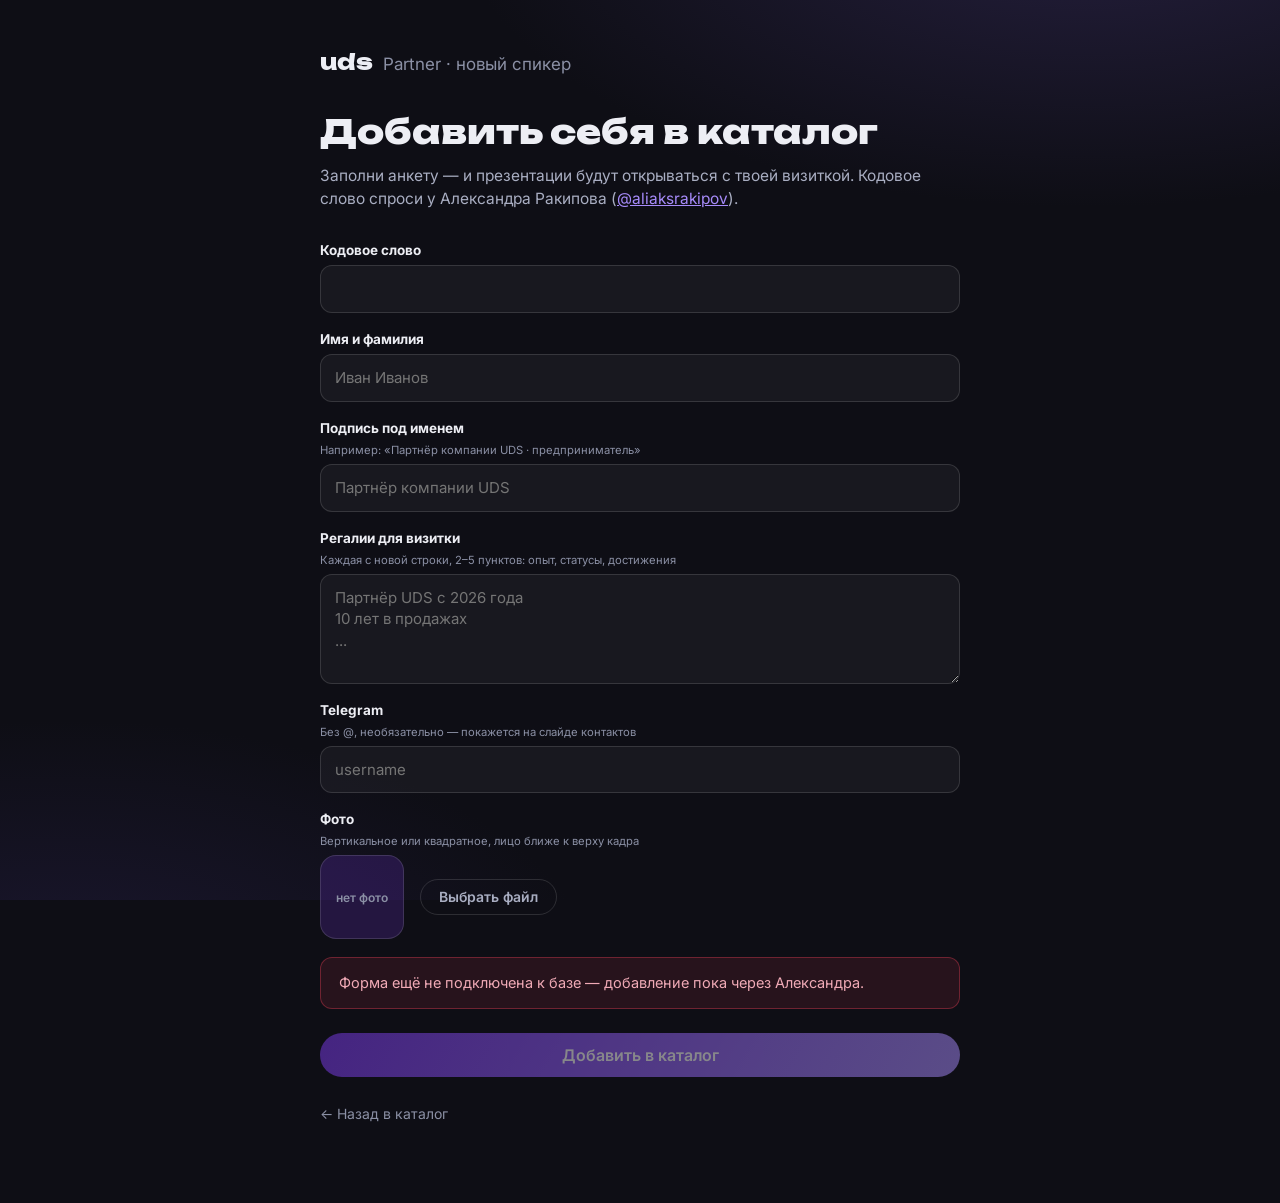
==== add.html @ 0478907e "Сайт веб-презентаций UDS: каталог, 4 деки, движок, самообслуживание партнёров Co-Authored-By: Claude" ====
<!doctype html>
<html lang="ru"><head>
<meta charset="utf-8"><meta name="viewport" content="width=device-width,initial-scale=1">
<title>UDS — добавить спикера</title>
<style>
@font-face{font-family:'Unbounded';font-weight:800;font-style:normal;font-display:swap;src:url(assets/fonts/unbounded-800.woff2) format('woff2');}
@font-face{font-family:'Inter';font-weight:100 900;font-style:normal;font-display:swap;src:url(assets/fonts/inter-var.woff2) format('woff2');}
*{box-sizing:border-box;margin:0}
body{
  --bg:#0E0E15; --panel:rgba(255,255,255,.045); --line:rgba(255,255,255,.13);
  --ink:#EDEEF4; --mut:#a9aec2; --mut2:#8b90a5;
  --acc:#A78BFA; --acc2:#7C3AED; --acc-dim:rgba(124,58,237,.20);
  background:
    radial-gradient(90% 60% at 85% -10%, #251F3E 0%, transparent 55%),
    radial-gradient(70% 50% at 5% 110%, #1B1730 0%, transparent 60%),
    var(--bg);
  background-attachment:fixed;
  color:var(--ink); font-family:"Inter",-apple-system,sans-serif;
  min-height:100vh; padding:48px 24px 80px;
}
.wrap{max-width:640px;margin:0 auto}
.logo{font-family:"Unbounded",sans-serif;font-weight:800;font-size:22px}
.logo span{color:var(--mut2);font-weight:400;font-family:"Inter",sans-serif;margin-left:10px;font-size:17px}
h1{font-family:"Unbounded",sans-serif;font-weight:800;font-size:clamp(24px,4vw,34px);line-height:1.2;margin-top:36px}
.sub{color:var(--mut);font-size:15.5px;margin-top:12px;line-height:1.5}
form{margin-top:32px;display:flex;flex-direction:column;gap:18px}
label{display:flex;flex-direction:column;gap:7px;font-size:13.5px;color:var(--mut);font-weight:600}
label b{color:var(--ink)}
label small{font-weight:400;color:var(--mut2)}
input[type=text],textarea{
  background:var(--panel);border:1px solid var(--line);border-radius:12px;color:var(--ink);
  font:400 15px/1.45 "Inter",sans-serif;padding:12px 14px;outline:none}
input[type=text]:focus,textarea:focus{border-color:rgba(167,139,250,.55)}
textarea{min-height:110px;resize:vertical}
.photo-row{display:flex;align-items:center;gap:16px}
.photo-prev{width:84px;height:84px;border-radius:16px;background:var(--acc-dim);border:1px solid var(--line);
  display:grid;place-items:center;color:var(--mut2);font-size:12px;overflow:hidden;flex:0 0 auto}
.photo-prev img{width:100%;height:100%;object-fit:cover;object-position:50% 15%}
.file-btn{padding:10px 18px;border-radius:99px;border:1px solid var(--line);background:transparent;color:var(--mut);
  font:600 14px/1 "Inter",sans-serif;cursor:pointer}
.file-btn:hover{border-color:rgba(167,139,250,.5);color:var(--ink)}
button.send{margin-top:6px;padding:14px 26px;border-radius:99px;border:none;cursor:pointer;
  background:linear-gradient(120deg,var(--acc2),var(--acc));color:#fff;font:600 16px/1 "Inter",sans-serif}
button.send:hover{filter:brightness(1.12)}
button.send:disabled{opacity:.5;cursor:default;filter:none}
.msg{padding:14px 18px;border-radius:12px;font-size:14.5px;line-height:1.5;display:none}
.msg.err{display:block;background:rgba(220,60,80,.12);border:1px solid rgba(220,60,80,.4);color:#f0aab6}
.msg.ok{display:block;background:rgba(60,200,120,.1);border:1px solid rgba(60,200,120,.35);color:#9fe0bb}
.msg a{color:var(--acc)}
.back{display:inline-block;margin-top:28px;color:var(--mut2);font-size:14px;text-decoration:none}
.back:hover{color:var(--ink)}
</style>
</head><body>
<div class="wrap">
  <div class="logo">uds<span>Partner · новый спикер</span></div>
  <h1>Добавить себя в каталог</h1>
  <p class="sub">Заполни анкету — и презентации будут открываться с твоей визиткой. Кодовое слово спроси у Александра Ракипова (<a href="https://t.me/aliaksrakipov" style="color:var(--acc)">@aliaksrakipov</a>).</p>

  <form id="f">
    <label><b>Кодовое слово</b>
      <input type="text" id="secret" autocomplete="off" required>
    </label>
    <label><b>Имя и фамилия</b>
      <input type="text" id="name" placeholder="Иван Иванов" required>
    </label>
    <label><b>Подпись под именем</b><small>Например: «Партнёр компании UDS · предприниматель»</small>
      <input type="text" id="role" placeholder="Партнёр компании UDS" required>
    </label>
    <label><b>Регалии для визитки</b><small>Каждая с новой строки, 2–5 пунктов: опыт, статусы, достижения</small>
      <textarea id="facts" placeholder="Партнёр UDS с 2026 года&#10;10 лет в продажах&#10;..."></textarea>
    </label>
    <label><b>Telegram</b><small>Без @, необязательно — покажется на слайде контактов</small>
      <input type="text" id="tg" placeholder="username">
    </label>
    <label><b>Фото</b><small>Вертикальное или квадратное, лицо ближе к верху кадра</small>
      <div class="photo-row">
        <div class="photo-prev" id="prev">нет фото</div>
        <button type="button" class="file-btn" id="pick">Выбрать файл</button>
        <input type="file" id="file" accept="image/*" style="display:none">
      </div>
    </label>
    <div class="msg" id="msg"></div>
    <button class="send" id="send" type="submit">Добавить в каталог</button>
  </form>

  <a class="back" href="index.html">← Назад в каталог</a>
</div>

<script src="config.js"></script>
<script>
(function(){
  var cfg = window.SITE_CONFIG || {};
  var msg = document.getElementById('msg');
  var photoData = null; // data:image/jpeg;base64,...

  function show(kind, html){ msg.className = 'msg ' + kind; msg.innerHTML = html; }

  if (!cfg.supabaseUrl || !cfg.supabaseAnonKey) {
    show('err', 'Форма ещё не подключена к базе — добавление пока через Александра.');
    document.getElementById('send').disabled = true;
  }

  // фото: ресайз на клиенте до высоты 1000, JPEG
  document.getElementById('pick').onclick = function(){ document.getElementById('file').click(); };
  document.getElementById('file').onchange = function(e){
    var f = e.target.files[0];
    if (!f) return;
    var img = new Image();
    img.onload = function(){
      var mh = 1000, k = Math.min(1, mh / img.height);
      var cv = document.createElement('canvas');
      cv.width = Math.round(img.width * k); cv.height = Math.round(img.height * k);
      cv.getContext('2d').drawImage(img, 0, 0, cv.width, cv.height);
      var q = 0.82;
      photoData = cv.toDataURL('image/jpeg', q);
      while (photoData.length > 350000 && q > 0.4) { // держим до ~350КБ
        q -= 0.12;
        photoData = cv.toDataURL('image/jpeg', q);
      }
      document.getElementById('prev').innerHTML = '<img src="' + photoData + '">';
      URL.revokeObjectURL(img.src);
    };
    img.src = URL.createObjectURL(f);
  };

  // транслит имени в id-слаг
  var TR = {а:'a',б:'b',в:'v',г:'g',д:'d',е:'e',ё:'e',ж:'zh',з:'z',и:'i',й:'i',к:'k',л:'l',м:'m',
    н:'n',о:'o',п:'p',р:'r',с:'s',т:'t',у:'u',ф:'f',х:'h',ц:'c',ч:'ch',ш:'sh',щ:'sch',ъ:'',
    ы:'y',ь:'',э:'e',ю:'yu',я:'ya'};
  function slug(name){
    return name.toLowerCase().split('').map(function(c){
      if (/[a-z0-9]/.test(c)) return c;
      if (TR[c] !== undefined) return TR[c];
      return '-';
    }).join('').replace(/-+/g, '-').replace(/^-|-$/g, '').slice(0, 30);
  }

  document.getElementById('f').onsubmit = function(e){
    e.preventDefault();
    var name = document.getElementById('name').value.trim();
    var facts = document.getElementById('facts').value.split('\n')
      .map(function(s){ return s.trim().replace(/^[-•·]\s*/, ''); })
      .filter(Boolean).slice(0, 5);
    var body = {
      secret: document.getElementById('secret').value.trim(),
      p_id: slug(name),
      p_name: name,
      p_role: document.getElementById('role').value.trim(),
      p_facts: facts,
      p_tg: document.getElementById('tg').value.trim().replace(/^@/, ''),
      p_photo: photoData
    };
    if (!body.p_id) { show('err', 'Имя пустое или из него не собрался адрес.'); return; }
    var btn = document.getElementById('send');
    btn.disabled = true; btn.textContent = 'Отправляю…';
    fetch(cfg.supabaseUrl + '/rest/v1/rpc/add_partner', {
      method: 'POST',
      headers: {
        apikey: cfg.supabaseAnonKey,
        Authorization: 'Bearer ' + cfg.supabaseAnonKey,
        'Content-Type': 'application/json'
      },
      body: JSON.stringify(body)
    }).then(function(r){ return r.json().then(function(j){ return { ok: r.ok, j: j }; }); })
      .then(function(res){
        if (res.ok) {
          show('ok', '✅ Готово! Ты в каталоге. <a href="index.html?p=' + body.p_id + '">Открыть каталог с твоей визиткой</a>');
          btn.textContent = 'Добавлено';
        } else {
          var m = (res.j && res.j.message) || 'что-то пошло не так';
          if (/wrong secret/.test(m)) m = 'Неверное кодовое слово.';
          if (/photo too big/.test(m)) m = 'Фото слишком тяжёлое — попробуй другое.';
          show('err', m);
          btn.disabled = false; btn.textContent = 'Добавить в каталог';
        }
      })
      .catch(function(){
        show('err', 'Сеть недоступна — попробуй ещё раз.');
        btn.disabled = false; btn.textContent = 'Добавить в каталог';
      });
  };
})();
</script>
</body></html>
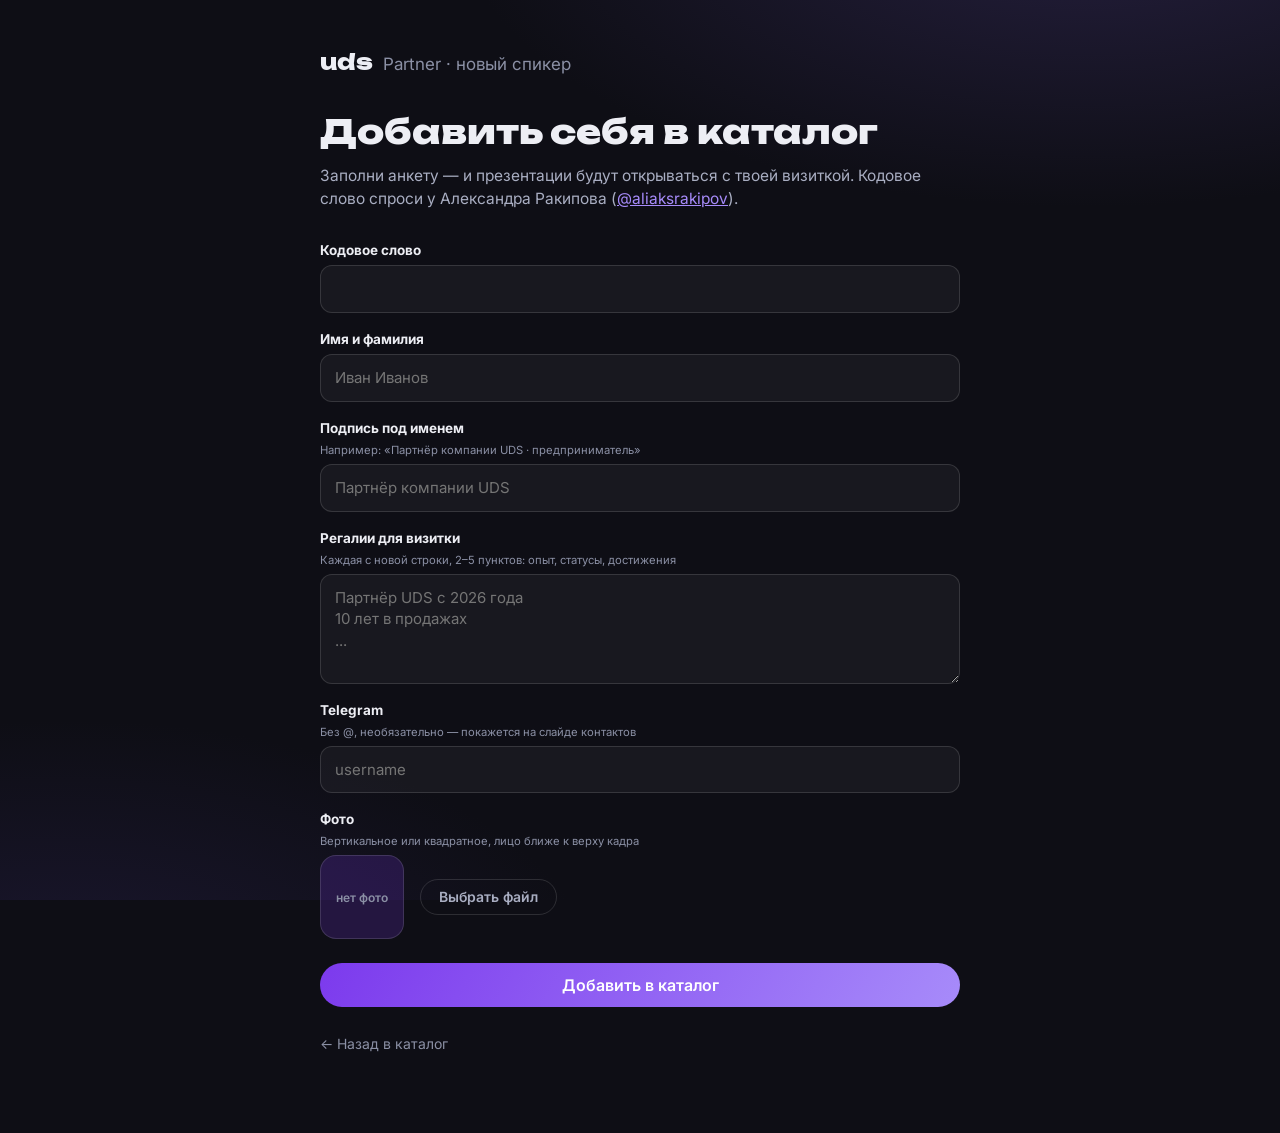
==== commit 24b9b0c2: "Кабинет: живые превью слайдов в редакторе, кнопка входа в шапку, фикс автозаполнения edit.html — спи" ====
--- a/add.html
+++ b/add.html
@@ -31,6 +31,11 @@
   background:var(--panel);border:1px solid var(--line);border-radius:12px;color:var(--ink);
   font:400 15px/1.45 "Inter",sans-serif;padding:12px 14px;outline:none}
 input[type=text]:focus,textarea:focus{border-color:rgba(167,139,250,.55)}
+input:-webkit-autofill,input:-webkit-autofill:hover,input:-webkit-autofill:focus{
+  -webkit-text-fill-color:var(--ink); caret-color:var(--ink);
+  -webkit-box-shadow:0 0 0 1000px var(--panel) inset; box-shadow:0 0 0 1000px var(--panel) inset;
+  transition:background-color 9999s ease-in-out 0s;
+}
 textarea{min-height:110px;resize:vertical}
 .photo-row{display:flex;align-items:center;gap:16px}
 .photo-prev{width:84px;height:84px;border-radius:16px;background:var(--acc-dim);border:1px solid var(--line);
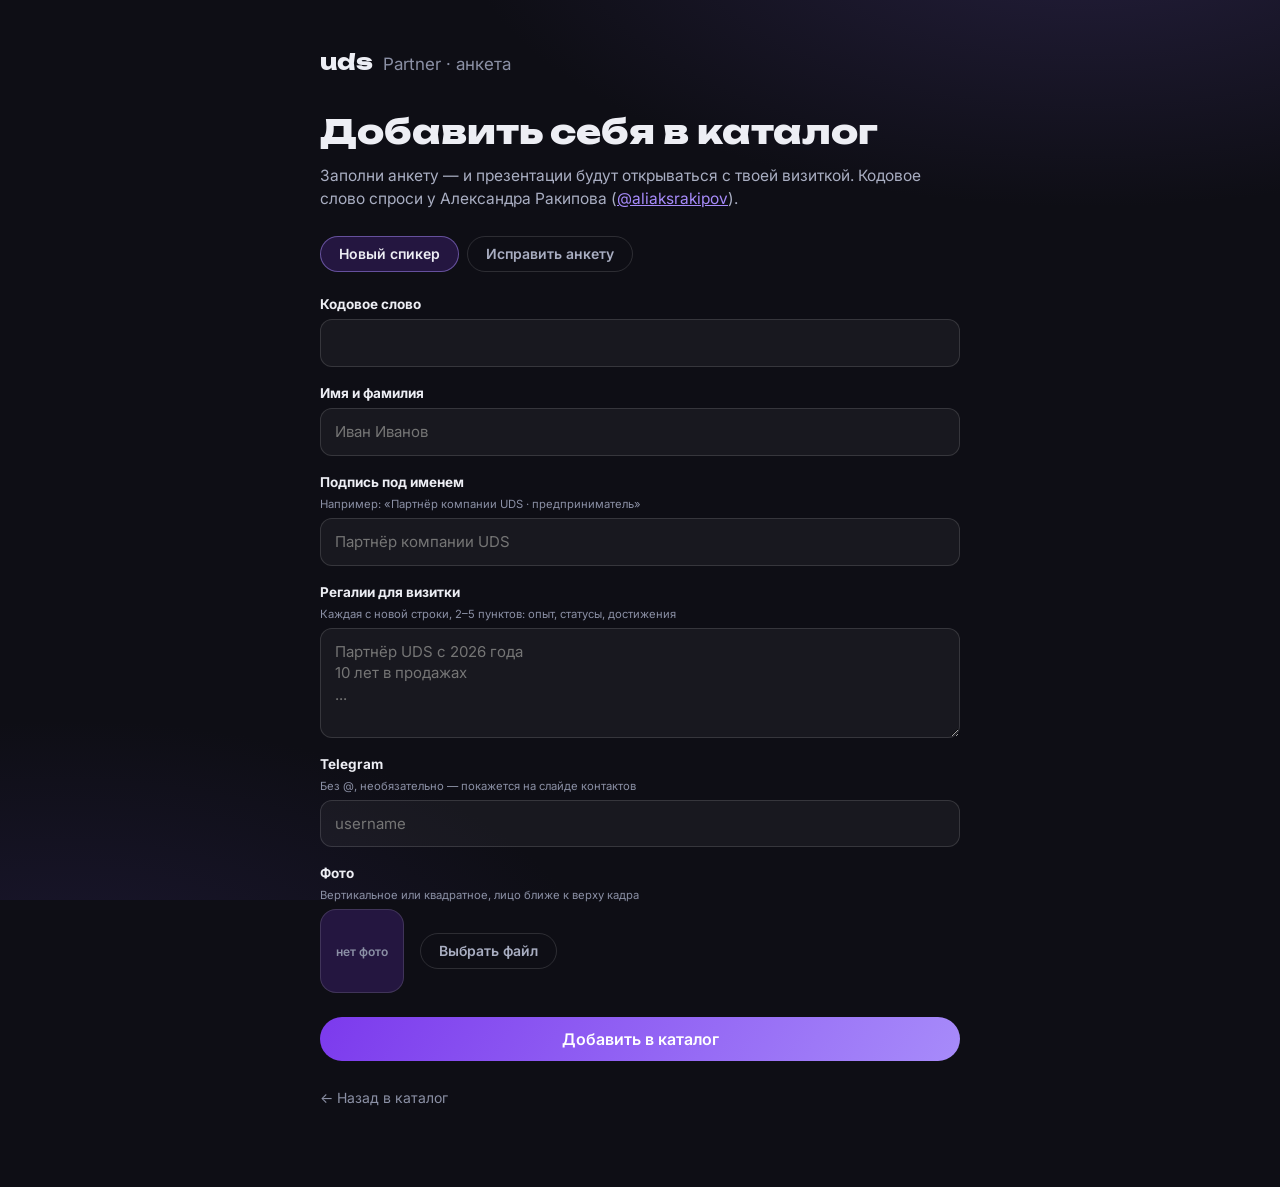
==== commit aa8f0936: "add.html: самостоятельное редактирование анкеты спикера Раньше форма только добавляла нового партнёр" ====
--- a/add.html
+++ b/add.html
@@ -23,7 +23,15 @@
 .logo span{color:var(--mut2);font-weight:400;font-family:"Inter",sans-serif;margin-left:10px;font-size:17px}
 h1{font-family:"Unbounded",sans-serif;font-weight:800;font-size:clamp(24px,4vw,34px);line-height:1.2;margin-top:36px}
 .sub{color:var(--mut);font-size:15.5px;margin-top:12px;line-height:1.5}
-form{margin-top:32px;display:flex;flex-direction:column;gap:18px}
+.tabs{display:flex;gap:8px;margin-top:26px}
+.tab{padding:10px 18px;border-radius:99px;border:1px solid var(--line);background:transparent;color:var(--mut);
+  font:600 14px/1 "Inter",sans-serif;cursor:pointer}
+.tab.active{background:var(--acc-dim);border-color:rgba(167,139,250,.5);color:var(--ink)}
+select{
+  background:var(--panel);border:1px solid var(--line);border-radius:12px;color:var(--ink);
+  font:400 15px/1.45 "Inter",sans-serif;padding:12px 14px;outline:none;appearance:none}
+select:focus{border-color:rgba(167,139,250,.55)}
+form{margin-top:24px;display:flex;flex-direction:column;gap:18px}
 label{display:flex;flex-direction:column;gap:7px;font-size:13.5px;color:var(--mut);font-weight:600}
 label b{color:var(--ink)}
 label small{font-weight:400;color:var(--mut2)}
@@ -54,14 +62,23 @@
 .msg a{color:var(--acc)}
 .back{display:inline-block;margin-top:28px;color:var(--mut2);font-size:14px;text-decoration:none}
 .back:hover{color:var(--ink)}
+[hidden]{display:none!important}
 </style>
 </head><body>
 <div class="wrap">
-  <div class="logo">uds<span>Partner · новый спикер</span></div>
-  <h1>Добавить себя в каталог</h1>
-  <p class="sub">Заполни анкету — и презентации будут открываться с твоей визиткой. Кодовое слово спроси у Александра Ракипова (<a href="https://t.me/aliaksrakipov" style="color:var(--acc)">@aliaksrakipov</a>).</p>
+  <div class="logo">uds<span>Partner · анкета</span></div>
+  <h1 id="h1">Добавить себя в каталог</h1>
+  <p class="sub" id="sub">Заполни анкету — и презентации будут открываться с твоей визиткой. Кодовое слово спроси у Александра Ракипова (<a href="https://t.me/aliaksrakipov" style="color:var(--acc)">@aliaksrakipov</a>).</p>
+
+  <div class="tabs">
+    <button type="button" class="tab active" id="tabAdd">Новый спикер</button>
+    <button type="button" class="tab" id="tabEdit">Исправить анкету</button>
+  </div>
 
   <form id="f">
+    <label id="pickBlock" hidden><b>Кого редактируем</b>
+      <select id="pickSelect"><option value="">Выбери из списка…</option></select>
+    </label>
     <label><b>Кодовое слово</b>
       <input type="text" id="secret" autocomplete="off" required>
     </label>
@@ -77,7 +94,7 @@
     <label><b>Telegram</b><small>Без @, необязательно — покажется на слайде контактов</small>
       <input type="text" id="tg" placeholder="username">
     </label>
-    <label><b>Фото</b><small>Вертикальное или квадратное, лицо ближе к верху кадра</small>
+    <label><b>Фото</b><small id="photoHint">Вертикальное или квадратное, лицо ближе к верху кадра</small>
       <div class="photo-row">
         <div class="photo-prev" id="prev">нет фото</div>
         <button type="button" class="file-btn" id="pick">Выбрать файл</button>
@@ -96,14 +113,95 @@
 (function(){
   var cfg = window.SITE_CONFIG || {};
   var msg = document.getElementById('msg');
-  var photoData = null; // data:image/jpeg;base64,...
+  var photoData = null;       // data:image/jpeg;base64,... — новое фото, если выбрали
+  var existingPhoto = null;   // фото уже сохранённого спикера, если не меняли
+  var mode = 'add';           // 'add' | 'edit'
+  var editId = null;          // настоящий id редактируемого спикера — не пересобираем из имени
+  var partnersCache = null;
+
+  var h1 = document.getElementById('h1');
+  var sub = document.getElementById('sub');
+  var pickBlock = document.getElementById('pickBlock');
+  var pickSelect = document.getElementById('pickSelect');
+  var btn = document.getElementById('send');
+  var nameI = document.getElementById('name');
+  var roleI = document.getElementById('role');
+  var factsI = document.getElementById('facts');
+  var tgI = document.getElementById('tg');
+  var prev = document.getElementById('prev');
 
   function show(kind, html){ msg.className = 'msg ' + kind; msg.innerHTML = html; }
+  function clearMsg(){ msg.className = 'msg'; msg.innerHTML = ''; }
 
   if (!cfg.supabaseUrl || !cfg.supabaseAnonKey) {
     show('err', 'Форма ещё не подключена к базе — добавление пока через Александра.');
-    document.getElementById('send').disabled = true;
-  }
+    btn.disabled = true;
+  }
+
+  function resetFields(){
+    nameI.value = ''; roleI.value = ''; factsI.value = ''; tgI.value = '';
+    photoData = null; existingPhoto = null;
+    prev.innerHTML = 'нет фото';
+    editId = null;
+  }
+
+  function setMode(m){
+    mode = m; clearMsg(); resetFields();
+    document.getElementById('tabAdd').className = 'tab' + (m === 'add' ? ' active' : '');
+    document.getElementById('tabEdit').className = 'tab' + (m === 'edit' ? ' active' : '');
+    pickBlock.hidden = (m === 'add');
+    if (m === 'add') {
+      h1.textContent = 'Добавить себя в каталог';
+      sub.innerHTML = 'Заполни анкету — и презентации будут открываться с твоей визиткой. Кодовое слово спроси у Александра Ракипова (<a href="https://t.me/aliaksrakipov" style="color:var(--acc)">@aliaksrakipov</a>).';
+      btn.textContent = 'Добавить в каталог';
+      document.getElementById('photoHint').textContent = 'Вертикальное или квадратное, лицо ближе к верху кадра';
+    } else {
+      h1.textContent = 'Исправить анкету';
+      sub.textContent = 'Выбери себя из списка — подтянем текущие данные, поправь что нужно и сохрани. Кодовое слово то же, что и при добавлении.';
+      btn.textContent = 'Сохранить изменения';
+      document.getElementById('photoHint').textContent = 'Если не трогать — останется прежнее фото';
+      loadPartnersList();
+    }
+  }
+  document.getElementById('tabAdd').onclick = function(){ setMode('add'); };
+  document.getElementById('tabEdit').onclick = function(){ setMode('edit'); };
+
+  function loadPartnersList(){
+    if (partnersCache) { fillSelect(partnersCache); return; }
+    pickSelect.innerHTML = '<option value="">Загружаю…</option>';
+    fetch(cfg.supabaseUrl + '/rest/v1/partners_ext?select=id,name&order=name.asc', {
+      headers: { apikey: cfg.supabaseAnonKey, Authorization: 'Bearer ' + cfg.supabaseAnonKey }
+    }).then(function(r){ return r.json(); })
+      .then(function(rows){ partnersCache = rows || []; fillSelect(partnersCache); })
+      .catch(function(){ pickSelect.innerHTML = '<option value="">Не получилось загрузить список</option>'; });
+  }
+  function fillSelect(rows){
+    pickSelect.innerHTML = '<option value="">Выбери из списка…</option>' +
+      rows.map(function(p){ return '<option value="' + p.id + '">' + p.name + '</option>'; }).join('');
+  }
+  pickSelect.onchange = function(){
+    var id = pickSelect.value;
+    clearMsg();
+    if (!id) { resetFields(); pickSelect.value = ''; return; }
+    editId = id;
+    btn.disabled = true;
+    fetch(cfg.supabaseUrl + '/rest/v1/partners_ext?select=name,role,facts,tg,photo_b64&id=eq.' + encodeURIComponent(id), {
+      headers: { apikey: cfg.supabaseAnonKey, Authorization: 'Bearer ' + cfg.supabaseAnonKey }
+    }).then(function(r){ return r.json(); })
+      .then(function(rows){
+        var p = rows && rows[0];
+        btn.disabled = false;
+        if (!p) { show('err', 'Не нашёл эту анкету — обнови страницу.'); return; }
+        nameI.value = p.name || '';
+        roleI.value = p.role || '';
+        factsI.value = (p.facts || []).join('\n');
+        tgI.value = p.tg || '';
+        photoData = null;
+        existingPhoto = p.photo_b64 || null;
+        prev.innerHTML = existingPhoto ? '<img src="' + existingPhoto + '">' : 'нет фото';
+      })
+      .catch(function(){ btn.disabled = false; show('err', 'Сеть недоступна — попробуй ещё раз.'); });
+  };
 
   // фото: ресайз на клиенте до высоты 1000, JPEG
   document.getElementById('pick').onclick = function(){ document.getElementById('file').click(); };
@@ -122,13 +220,13 @@
         q -= 0.12;
         photoData = cv.toDataURL('image/jpeg', q);
       }
-      document.getElementById('prev').innerHTML = '<img src="' + photoData + '">';
+      prev.innerHTML = '<img src="' + photoData + '">';
       URL.revokeObjectURL(img.src);
     };
     img.src = URL.createObjectURL(f);
   };
 
-  // транслит имени в id-слаг
+  // транслит имени в id-слаг (только для режима «новый спикер»)
   var TR = {а:'a',б:'b',в:'v',г:'g',д:'d',е:'e',ё:'e',ж:'zh',з:'z',и:'i',й:'i',к:'k',л:'l',м:'m',
     н:'n',о:'o',п:'p',р:'r',с:'s',т:'t',у:'u',ф:'f',х:'h',ц:'c',ч:'ch',ш:'sh',щ:'sch',ъ:'',
     ы:'y',ь:'',э:'e',ю:'yu',я:'ya'};
@@ -142,22 +240,25 @@
 
   document.getElementById('f').onsubmit = function(e){
     e.preventDefault();
-    var name = document.getElementById('name').value.trim();
-    var facts = document.getElementById('facts').value.split('\n')
+    if (mode === 'edit' && !editId) { show('err', 'Сначала выбери себя из списка.'); return; }
+    var name = nameI.value.trim();
+    var facts = factsI.value.split('\n')
       .map(function(s){ return s.trim().replace(/^[-•·]\s*/, ''); })
       .filter(Boolean).slice(0, 5);
+    var pId = mode === 'edit' ? editId : slug(name);
     var body = {
       secret: document.getElementById('secret').value.trim(),
-      p_id: slug(name),
+      p_id: pId,
       p_name: name,
-      p_role: document.getElementById('role').value.trim(),
+      p_role: roleI.value.trim(),
       p_facts: facts,
-      p_tg: document.getElementById('tg').value.trim().replace(/^@/, ''),
-      p_photo: photoData
+      p_tg: tgI.value.trim().replace(/^@/, ''),
+      p_photo: photoData || null // null в режиме правки = сервер сохранит прежнее фото
     };
     if (!body.p_id) { show('err', 'Имя пустое или из него не собрался адрес.'); return; }
-    var btn = document.getElementById('send');
-    btn.disabled = true; btn.textContent = 'Отправляю…';
+    var sendingText = mode === 'edit' ? 'Сохраняю…' : 'Отправляю…';
+    var idleText = mode === 'edit' ? 'Сохранить изменения' : 'Добавить в каталог';
+    btn.disabled = true; btn.textContent = sendingText;
     fetch(cfg.supabaseUrl + '/rest/v1/rpc/add_partner', {
       method: 'POST',
       headers: {
@@ -169,19 +270,20 @@
     }).then(function(r){ return r.json().then(function(j){ return { ok: r.ok, j: j }; }); })
       .then(function(res){
         if (res.ok) {
-          show('ok', '✅ Готово! Ты в каталоге. <a href="index.html?p=' + body.p_id + '">Открыть каталог с твоей визиткой</a>');
-          btn.textContent = 'Добавлено';
+          var okText = mode === 'edit' ? '✅ Сохранено!' : '✅ Готово! Ты в каталоге.';
+          show('ok', okText + ' <a href="index.html?p=' + body.p_id + '">Открыть каталог с визиткой</a>');
+          btn.textContent = mode === 'edit' ? 'Сохранено' : 'Добавлено';
         } else {
           var m = (res.j && res.j.message) || 'что-то пошло не так';
           if (/wrong secret/.test(m)) m = 'Неверное кодовое слово.';
           if (/photo too big/.test(m)) m = 'Фото слишком тяжёлое — попробуй другое.';
           show('err', m);
-          btn.disabled = false; btn.textContent = 'Добавить в каталог';
+          btn.disabled = false; btn.textContent = idleText;
         }
       })
       .catch(function(){
         show('err', 'Сеть недоступна — попробуй ещё раз.');
-        btn.disabled = false; btn.textContent = 'Добавить в каталог';
+        btn.disabled = false; btn.textContent = idleText;
       });
   };
 })();
